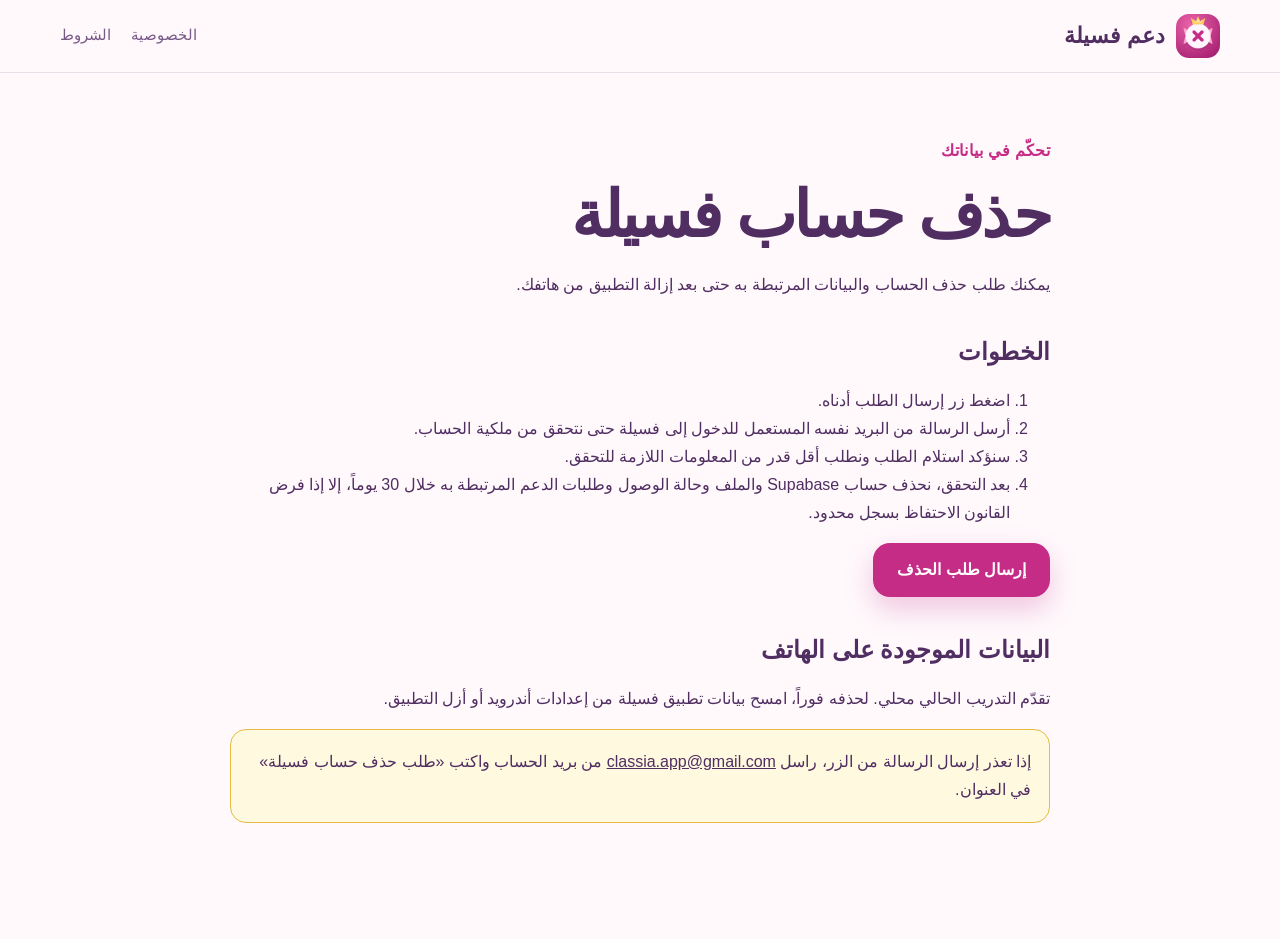
==== delete-account.html @ fc60e1e3 "Publish Facila support and policy pages" ====
<!doctype html>
<html lang="ar" dir="rtl"><head><meta charset="utf-8"><meta name="viewport" content="width=device-width,initial-scale=1"><title>حذف حساب فسيلة</title><link rel="stylesheet" href="styles.css"></head>
<body><nav class="site-nav"><div class="wrap nav-inner"><a class="brand" href="support.html"><img src="assets/icon.png" alt=""><span>دعم فسيلة</span></a><div class="nav-links"><a href="privacy.html">الخصوصية</a><a href="terms.html">الشروط</a></div></div></nav>
<main class="wrap legal"><p class="eyebrow">تحكّم في بياناتك</p><h1>حذف حساب فسيلة</h1><p>يمكنك طلب حذف الحساب والبيانات المرتبطة به حتى بعد إزالة التطبيق من هاتفك.</p>
<h2>الخطوات</h2><ol><li>اضغط زر إرسال الطلب أدناه.</li><li>أرسل الرسالة من البريد نفسه المستعمل للدخول إلى فسيلة حتى نتحقق من ملكية الحساب.</li><li>سنؤكد استلام الطلب ونطلب أقل قدر من المعلومات اللازمة للتحقق.</li><li>بعد التحقق، نحذف حساب Supabase والملف وحالة الوصول وطلبات الدعم المرتبطة به خلال 30 يوماً، إلا إذا فرض القانون الاحتفاظ بسجل محدود.</li></ol>
<p><a class="button primary" href="mailto:classia.app@gmail.com?subject=طلب%20حذف%20حساب%20فسيلة&amp;body=السلام%20عليكم،%20أطلب%20حذف%20حساب%20فسيلة%20والبيانات%20المرتبطة%20به.%20أرسل%20هذا%20الطلب%20من%20البريد%20المستعمل%20في%20التطبيق.">إرسال طلب الحذف</a></p>
<h2>البيانات الموجودة على الهاتف</h2><p>تقدّم التدريب الحالي محلي. لحذفه فوراً، امسح بيانات تطبيق فسيلة من إعدادات أندرويد أو أزل التطبيق.</p>
<p class="notice">إذا تعذر إرسال الرسالة من الزر، راسل <a href="mailto:classia.app@gmail.com">classia.app@gmail.com</a> من بريد الحساب واكتب «طلب حذف حساب فسيلة» في العنوان.</p>
</main></body></html>
---- styles.css ----
:root {
  --berry: #c52c86;
  --berry-dark: #78205d;
  --pink: #ffdcee;
  --mint: #71d8c0;
  --gold: #ffcd63;
  --purple: #7652c5;
  --ink: #502e62;
  --muted: #785a88;
  --paper: #fff9fc;
  --navy: #122b43;
  --cyan: #56d8ff;
  --line: rgba(80, 46, 98, .13);
  --shadow: 0 24px 60px rgba(94, 39, 92, .14);
}

* { box-sizing: border-box; }
html { scroll-behavior: smooth; }
body {
  margin: 0;
  color: var(--ink);
  background: var(--paper);
  font-family: Tahoma, "Noto Sans Arabic", Arial, sans-serif;
  line-height: 1.75;
}
a { color: inherit; }
img { display: block; max-width: 100%; }
.wrap { width: min(1160px, calc(100% - 40px)); margin-inline: auto; }

.site-nav {
  position: sticky;
  top: 0;
  z-index: 20;
  border-bottom: 1px solid var(--line);
  background: rgba(255, 249, 252, .9);
  backdrop-filter: blur(18px);
}
.nav-inner {
  min-height: 72px;
  display: flex;
  align-items: center;
  justify-content: space-between;
  gap: 24px;
}
.brand { display: inline-flex; align-items: center; gap: 11px; text-decoration: none; font-size: 1.35rem; font-weight: 900; }
.brand img { width: 44px; height: 44px; border-radius: 13px; }
.nav-links { display: flex; gap: 20px; color: var(--muted); font-size: .92rem; }
.nav-links a { text-decoration: none; }

.hero { padding: 48px 0 72px; overflow: hidden; }
.hero-grid { display: grid; grid-template-columns: .88fr 1.12fr; gap: 44px; align-items: center; }
.eyebrow { margin: 0 0 10px; color: var(--berry); font-weight: 900; letter-spacing: .02em; }
h1, h2, h3 { line-height: 1.25; }
h1 { margin: 0; max-width: 720px; font-size: clamp(2.5rem, 6vw, 5.6rem); letter-spacing: -.04em; }
.hero-copy { margin: 20px 0 0; max-width: 590px; color: var(--muted); font-size: clamp(1.03rem, 2vw, 1.27rem); }
.actions { display: flex; flex-wrap: wrap; gap: 12px; margin-top: 28px; }
.button {
  display: inline-flex;
  align-items: center;
  justify-content: center;
  min-height: 54px;
  padding: 0 24px;
  border-radius: 17px;
  text-decoration: none;
  font-weight: 900;
}
.button.primary { color: white; background: var(--berry); box-shadow: 0 12px 28px rgba(197, 44, 134, .25); }
.button.secondary { border: 1px solid var(--line); background: white; }
.microcopy { margin-top: 12px; color: var(--muted); font-size: .85rem; }
.hero-art { position: relative; }
.hero-art::before { content: ""; position: absolute; inset: -24px; z-index: -1; border-radius: 48px; background: linear-gradient(135deg, var(--pink), #dff9ff); transform: rotate(-2deg); }
.hero-art img { width: 100%; aspect-ratio: 16 / 9; object-fit: cover; border: 8px solid white; border-radius: 34px; box-shadow: var(--shadow); }

.trust-strip { border-block: 1px solid var(--line); background: white; }
.trust-grid { display: grid; grid-template-columns: repeat(4, 1fr); }
.trust-item { padding: 22px 18px; text-align: center; border-inline-start: 1px solid var(--line); }
.trust-item:first-child { border-inline-start: 0; }
.trust-item strong { display: block; color: var(--berry-dark); font-size: 1.05rem; }
.trust-item span { color: var(--muted); font-size: .84rem; }

section { padding: 88px 0; }
.section-head { max-width: 720px; margin: 0 auto 38px; text-align: center; }
.section-head h2 { margin: 0; font-size: clamp(2rem, 4vw, 3.3rem); }
.section-head p { color: var(--muted); }
.cards { display: grid; grid-template-columns: repeat(3, 1fr); gap: 18px; }
.card { padding: 28px; border: 1px solid var(--line); border-radius: 25px; background: white; box-shadow: 0 14px 36px rgba(80, 46, 98, .07); }
.card-icon { display: grid; place-items: center; width: 50px; height: 50px; border-radius: 16px; background: var(--pink); font-size: 1.55rem; }
.card h3 { margin: 16px 0 5px; }
.card p { margin: 0; color: var(--muted); }

.screens { background: linear-gradient(180deg, #f8f0ff, #edfaff); }
.phone-row { display: grid; grid-template-columns: repeat(3, minmax(0, 1fr)); gap: 26px; align-items: center; max-width: 960px; margin: auto; }
.phone { padding: 10px; border-radius: 34px; background: #18131e; box-shadow: var(--shadow); transform: rotate(-1.6deg); }
.phone:nth-child(2) { transform: translateY(-18px); }
.phone:nth-child(3) { transform: rotate(1.6deg); }
.phone img { width: 100%; border-radius: 25px; }

.price-box { display: grid; grid-template-columns: 1fr auto; gap: 32px; align-items: center; padding: 42px; border-radius: 32px; color: white; background: linear-gradient(135deg, var(--berry-dark), var(--purple)); box-shadow: var(--shadow); }
.price-box h2 { margin: 0; font-size: clamp(2rem, 4vw, 3.5rem); }
.price-box p { margin: 10px 0 0; color: #f2dff5; }
.price-tag { min-width: 190px; padding: 18px 24px; border-radius: 22px; color: var(--ink); background: var(--gold); text-align: center; }
.price-tag strong { display: block; font-size: 1.35rem; }
.price-tag span { font-size: .86rem; }

.faq { max-width: 800px; margin: auto; }
details { border-bottom: 1px solid var(--line); padding: 20px 4px; }
summary { cursor: pointer; font-weight: 900; }
details p { color: var(--muted); }

footer { padding: 42px 0; border-top: 1px solid var(--line); background: white; }
.footer-grid { display: flex; justify-content: space-between; gap: 24px; align-items: flex-start; }
.footer-links { display: flex; flex-wrap: wrap; gap: 16px; color: var(--muted); }
.footer-note { max-width: 600px; color: var(--muted); font-size: .84rem; }

.legal { max-width: 820px; margin: 0 auto; padding: 64px 0 100px; }
.legal h1 { font-size: clamp(2.2rem, 5vw, 4.2rem); }
.legal h2 { margin-top: 38px; }
.notice { padding: 18px; border: 1px solid #e7b946; border-radius: 16px; background: #fff9df; }
.ltr { direction: ltr; text-align: left; }

@media (max-width: 820px) {
  .nav-links { display: none; }
  .hero { padding-top: 28px; }
  .hero-grid { grid-template-columns: 1fr; }
  .hero-art { order: -1; }
  .trust-grid { grid-template-columns: repeat(2, 1fr); }
  .trust-item:nth-child(3) { border-inline-start: 0; border-top: 1px solid var(--line); }
  .trust-item:nth-child(4) { border-top: 1px solid var(--line); }
  .cards { grid-template-columns: 1fr; }
  .phone-row { gap: 10px; }
  .phone { padding: 5px; border-radius: 19px; }
  .phone img { border-radius: 14px; }
  .price-box { grid-template-columns: 1fr; }
  .price-tag { min-width: 0; }
  .footer-grid { flex-direction: column; }
}

@media (max-width: 520px) {
  .wrap { width: min(100% - 24px, 1160px); }
  .hero { padding-bottom: 48px; }
  .hero-art::before { inset: -8px; border-radius: 28px; }
  .hero-art img { border-width: 4px; border-radius: 22px; }
  section { padding: 64px 0; }
  .phone-row { overflow-x: auto; grid-template-columns: repeat(3, 230px); padding: 20px 10px 38px; justify-content: start; }
  .phone:nth-child(2) { transform: none; }
  .price-box { padding: 28px 22px; }
}
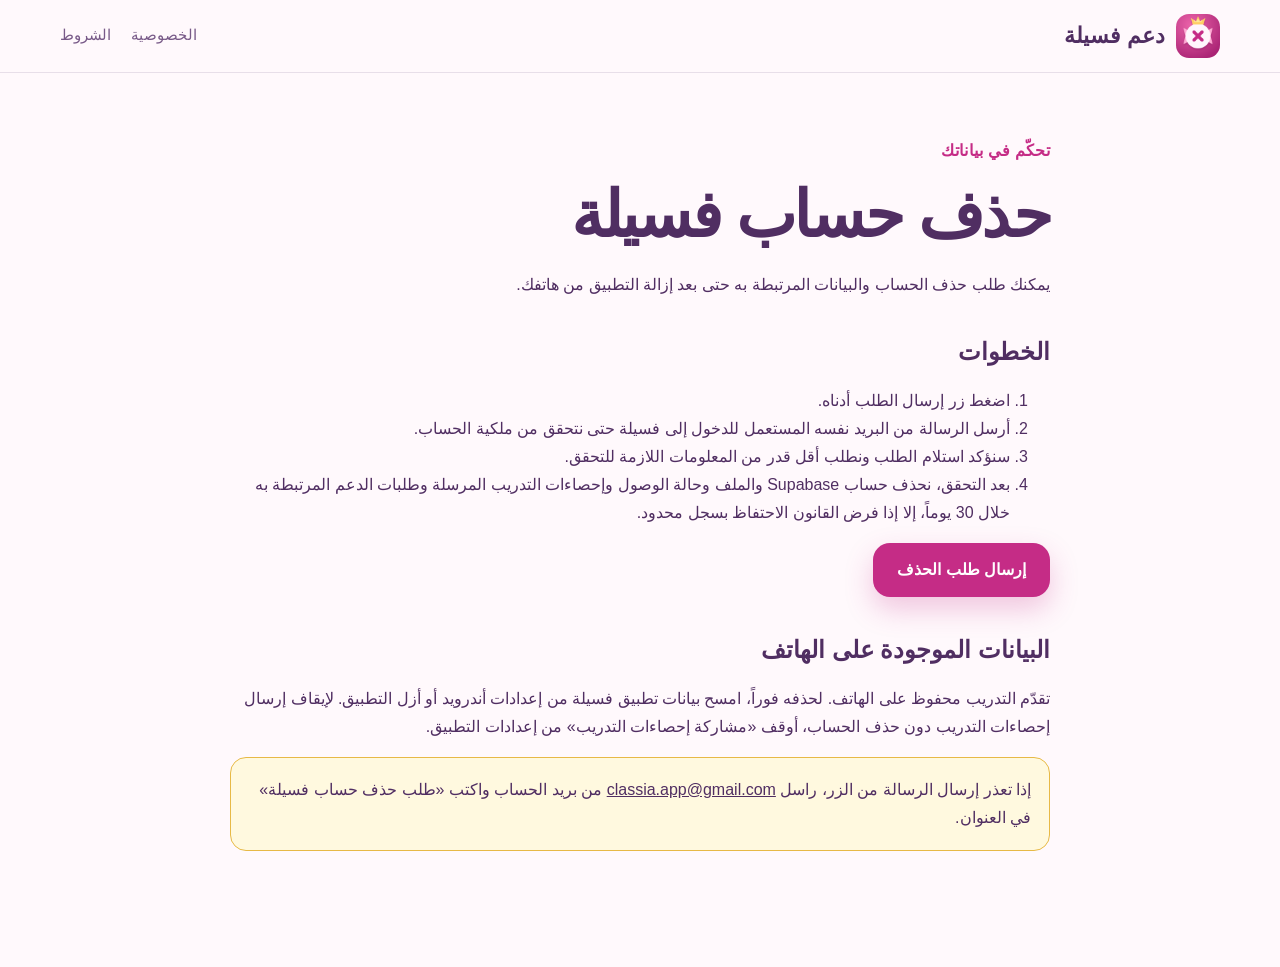
==== commit 1c5fb23e: "Privacy and deletion pages: training statistics and the optional reminder From Facila 1.1.0 the app " ====
--- a/delete-account.html
+++ b/delete-account.html
@@ -2,8 +2,8 @@
 <html lang="ar" dir="rtl"><head><meta charset="utf-8"><meta name="viewport" content="width=device-width,initial-scale=1"><title>حذف حساب فسيلة</title><link rel="stylesheet" href="styles.css"></head>
 <body><nav class="site-nav"><div class="wrap nav-inner"><a class="brand" href="support.html"><img src="assets/icon.png" alt=""><span>دعم فسيلة</span></a><div class="nav-links"><a href="privacy.html">الخصوصية</a><a href="terms.html">الشروط</a></div></div></nav>
 <main class="wrap legal"><p class="eyebrow">تحكّم في بياناتك</p><h1>حذف حساب فسيلة</h1><p>يمكنك طلب حذف الحساب والبيانات المرتبطة به حتى بعد إزالة التطبيق من هاتفك.</p>
-<h2>الخطوات</h2><ol><li>اضغط زر إرسال الطلب أدناه.</li><li>أرسل الرسالة من البريد نفسه المستعمل للدخول إلى فسيلة حتى نتحقق من ملكية الحساب.</li><li>سنؤكد استلام الطلب ونطلب أقل قدر من المعلومات اللازمة للتحقق.</li><li>بعد التحقق، نحذف حساب Supabase والملف وحالة الوصول وطلبات الدعم المرتبطة به خلال 30 يوماً، إلا إذا فرض القانون الاحتفاظ بسجل محدود.</li></ol>
+<h2>الخطوات</h2><ol><li>اضغط زر إرسال الطلب أدناه.</li><li>أرسل الرسالة من البريد نفسه المستعمل للدخول إلى فسيلة حتى نتحقق من ملكية الحساب.</li><li>سنؤكد استلام الطلب ونطلب أقل قدر من المعلومات اللازمة للتحقق.</li><li>بعد التحقق، نحذف حساب Supabase والملف وحالة الوصول وإحصاءات التدريب المرسلة وطلبات الدعم المرتبطة به خلال 30 يوماً، إلا إذا فرض القانون الاحتفاظ بسجل محدود.</li></ol>
 <p><a class="button primary" href="mailto:classia.app@gmail.com?subject=طلب%20حذف%20حساب%20فسيلة&amp;body=السلام%20عليكم،%20أطلب%20حذف%20حساب%20فسيلة%20والبيانات%20المرتبطة%20به.%20أرسل%20هذا%20الطلب%20من%20البريد%20المستعمل%20في%20التطبيق.">إرسال طلب الحذف</a></p>
-<h2>البيانات الموجودة على الهاتف</h2><p>تقدّم التدريب الحالي محلي. لحذفه فوراً، امسح بيانات تطبيق فسيلة من إعدادات أندرويد أو أزل التطبيق.</p>
+<h2>البيانات الموجودة على الهاتف</h2><p>تقدّم التدريب محفوظ على الهاتف. لحذفه فوراً، امسح بيانات تطبيق فسيلة من إعدادات أندرويد أو أزل التطبيق. لإيقاف إرسال إحصاءات التدريب دون حذف الحساب، أوقف «مشاركة إحصاءات التدريب» من إعدادات التطبيق.</p>
 <p class="notice">إذا تعذر إرسال الرسالة من الزر، راسل <a href="mailto:classia.app@gmail.com">classia.app@gmail.com</a> من بريد الحساب واكتب «طلب حذف حساب فسيلة» في العنوان.</p>
 </main></body></html>
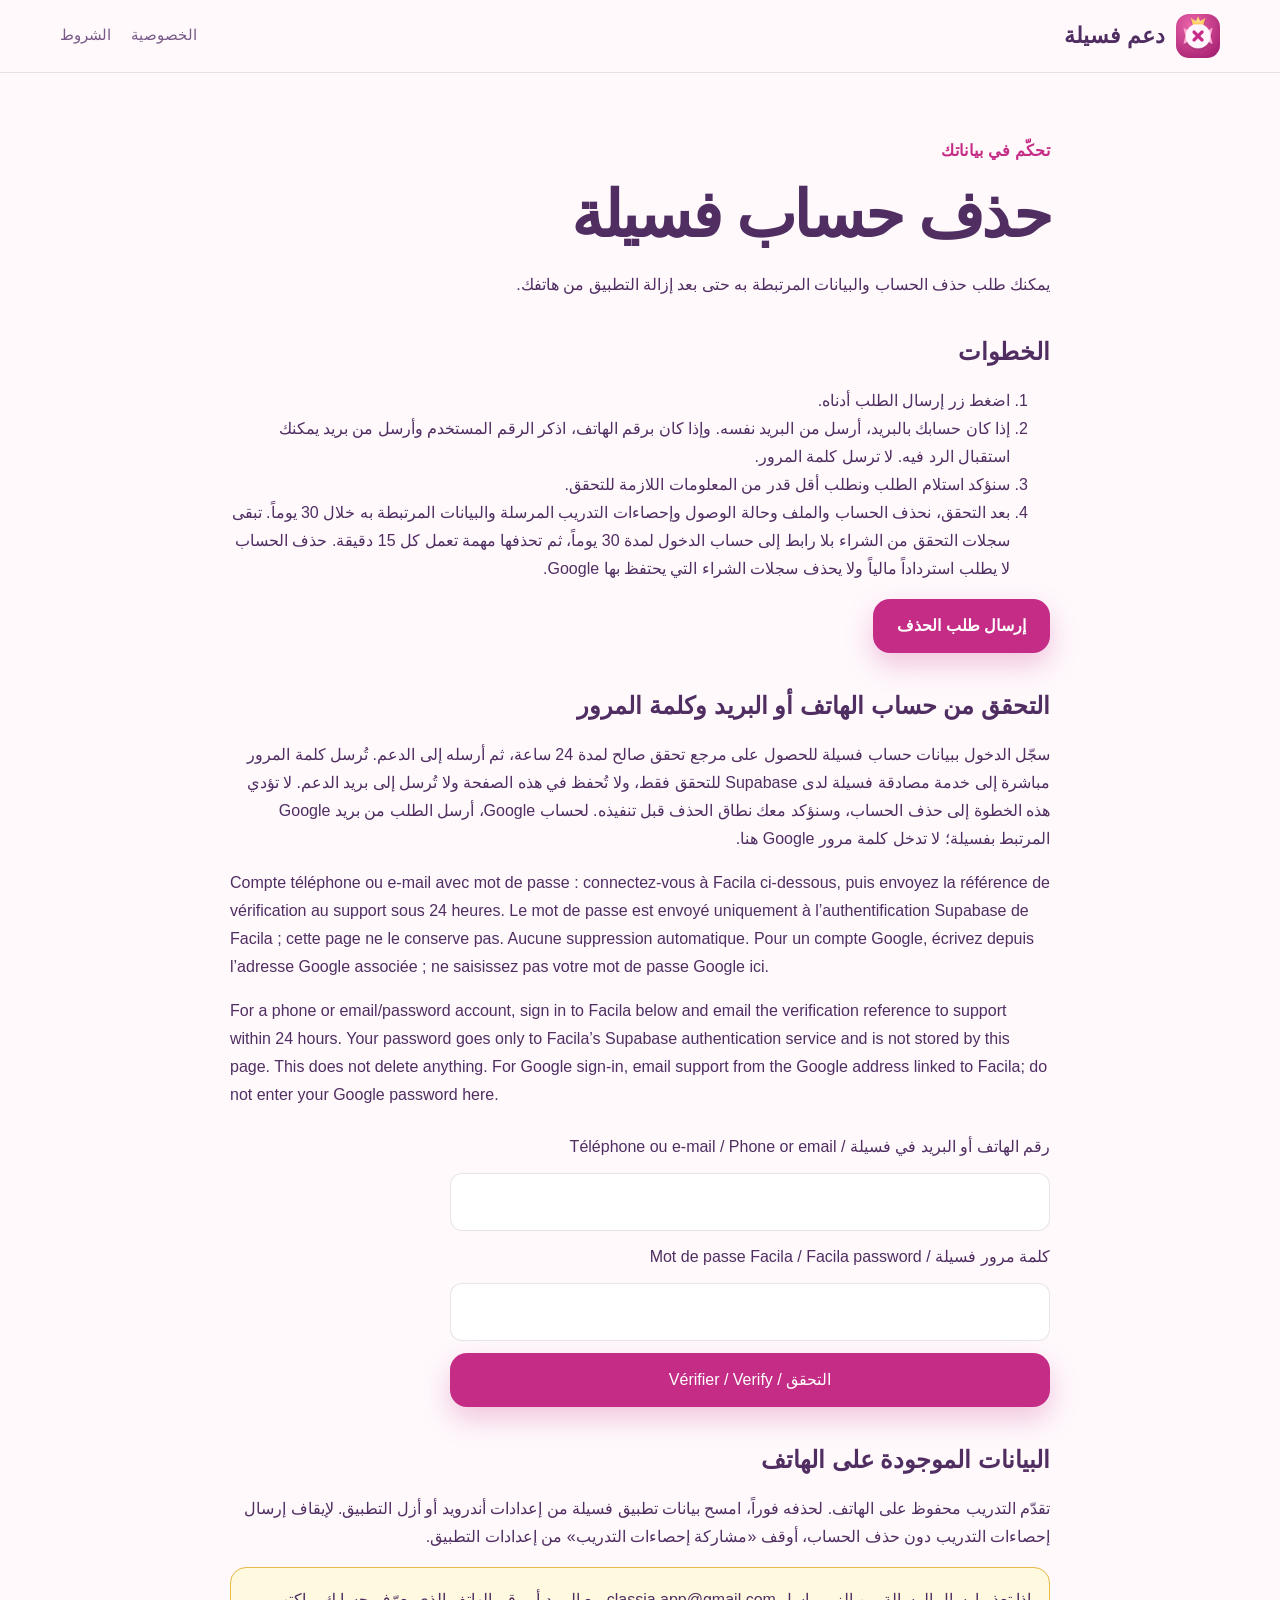
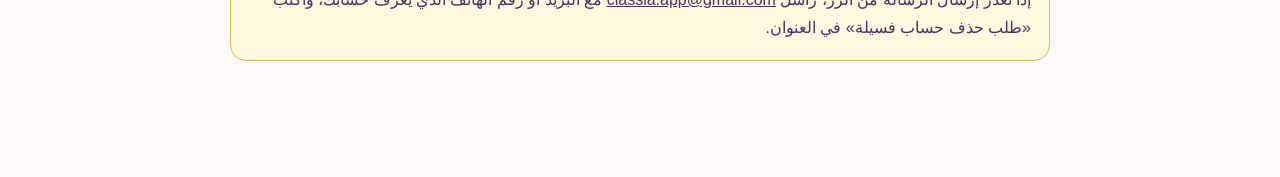
==== commit adb3fb16: "Clarify parent consent and local speech; provide verified deletion requests" ====
--- a/delete-account.html
+++ b/delete-account.html
@@ -1,9 +1,25 @@
 <!doctype html>
-<html lang="ar" dir="rtl"><head><meta charset="utf-8"><meta name="viewport" content="width=device-width,initial-scale=1"><title>حذف حساب فسيلة</title><link rel="stylesheet" href="styles.css"></head>
+<html lang="ar" dir="rtl"><head><meta charset="utf-8"><meta name="viewport" content="width=device-width,initial-scale=1"><meta name="theme-color" content="#4F46E5"><title>حذف حساب فسيلة</title><link rel="icon" type="image/png" href="assets/icon.png"><link rel="stylesheet" href="styles.css"></head>
 <body><nav class="site-nav"><div class="wrap nav-inner"><a class="brand" href="support.html"><img src="assets/icon.png" alt=""><span>دعم فسيلة</span></a><div class="nav-links"><a href="privacy.html">الخصوصية</a><a href="terms.html">الشروط</a></div></div></nav>
 <main class="wrap legal"><p class="eyebrow">تحكّم في بياناتك</p><h1>حذف حساب فسيلة</h1><p>يمكنك طلب حذف الحساب والبيانات المرتبطة به حتى بعد إزالة التطبيق من هاتفك.</p>
-<h2>الخطوات</h2><ol><li>اضغط زر إرسال الطلب أدناه.</li><li>أرسل الرسالة من البريد نفسه المستعمل للدخول إلى فسيلة حتى نتحقق من ملكية الحساب.</li><li>سنؤكد استلام الطلب ونطلب أقل قدر من المعلومات اللازمة للتحقق.</li><li>بعد التحقق، نحذف حساب Supabase والملف وحالة الوصول وإحصاءات التدريب المرسلة وطلبات الدعم المرتبطة به خلال 30 يوماً، إلا إذا فرض القانون الاحتفاظ بسجل محدود.</li></ol>
-<p><a class="button primary" href="mailto:classia.app@gmail.com?subject=طلب%20حذف%20حساب%20فسيلة&amp;body=السلام%20عليكم،%20أطلب%20حذف%20حساب%20فسيلة%20والبيانات%20المرتبطة%20به.%20أرسل%20هذا%20الطلب%20من%20البريد%20المستعمل%20في%20التطبيق.">إرسال طلب الحذف</a></p>
+<h2>الخطوات</h2><ol><li>اضغط زر إرسال الطلب أدناه.</li><li>إذا كان حسابك بالبريد، أرسل من البريد نفسه. وإذا كان برقم الهاتف، اذكر الرقم المستخدم وأرسل من بريد يمكنك استقبال الرد فيه. لا ترسل كلمة المرور.</li><li>سنؤكد استلام الطلب ونطلب أقل قدر من المعلومات اللازمة للتحقق.</li><li>بعد التحقق، نحذف الحساب والملف وحالة الوصول وإحصاءات التدريب المرسلة والبيانات المرتبطة به خلال 30 يوماً. تبقى سجلات التحقق من الشراء بلا رابط إلى حساب الدخول لمدة 30 يوماً، ثم تحذفها مهمة تعمل كل 15 دقيقة. حذف الحساب لا يطلب استرداداً مالياً ولا يحذف سجلات الشراء التي يحتفظ بها Google.</li></ol>
+<p><a class="button primary" href="mailto:classia.app@gmail.com?subject=طلب%20حذف%20حساب%20فسيلة&amp;body=السلام%20عليكم،%20أطلب%20حذف%20حساب%20فسيلة%20والبيانات%20المرتبطة%20به.%20يرجى%20إرشادي%20للتحقق%20من%20ملكية%20الحساب.">إرسال طلب الحذف</a></p>
+<h2>التحقق من حساب الهاتف أو البريد وكلمة المرور</h2>
+<p>سجّل الدخول ببيانات حساب فسيلة للحصول على مرجع تحقق صالح لمدة 24 ساعة، ثم أرسله إلى الدعم. تُرسل كلمة المرور مباشرة إلى خدمة مصادقة فسيلة لدى Supabase للتحقق فقط، ولا تُحفظ في هذه الصفحة ولا تُرسل إلى بريد الدعم. لا تؤدي هذه الخطوة إلى حذف الحساب، وسنؤكد معك نطاق الحذف قبل تنفيذه. لحساب Google، أرسل الطلب من بريد Google المرتبط بفسيلة؛ لا تدخل كلمة مرور Google هنا.</p>
+<p lang="fr" dir="ltr">Compte téléphone ou e-mail avec mot de passe : connectez-vous à Facila ci-dessous, puis envoyez la référence de vérification au support sous 24 heures. Le mot de passe est envoyé uniquement à l’authentification Supabase de Facila ; cette page ne le conserve pas. Aucune suppression automatique. Pour un compte Google, écrivez depuis l’adresse Google associée ; ne saisissez pas votre mot de passe Google ici.</p>
+<p lang="en" dir="ltr">For a phone or email/password account, sign in to Facila below and email the verification reference to support within 24 hours. Your password goes only to Facila’s Supabase authentication service and is not stored by this page. This does not delete anything. For Google sign-in, email support from the Google address linked to Facila; do not enter your Google password here.</p>
+<form id="verify-deletion" class="deletion-form">
+<label for="deletion-identity">رقم الهاتف أو البريد في فسيلة / Téléphone ou e-mail / Phone or email</label>
+<input id="deletion-identity" name="identity" type="text" dir="ltr" autocomplete="username" required maxlength="254">
+<label for="deletion-password">كلمة مرور فسيلة / Mot de passe Facila / Facila password</label>
+<input id="deletion-password" name="password" type="password" dir="ltr" autocomplete="off" required maxlength="512">
+<button class="button primary" type="submit">التحقق / Vérifier / Verify</button>
+</form>
+<p id="verification-status" role="status" aria-live="polite"></p>
+<div id="verified-request" hidden><p>مرجع التحقق / Référence / Reference: <bdi id="request-reference"></bdi></p>
+<p><a id="send-verified-request" class="button primary">إرسال المرجع إلى الدعم / Envoyer / Send</a></p>
+<p>إذا لم يفتح البريد، انسخ المرجع وأرسله إلى classia.app@gmail.com. / Si le lien ne fonctionne pas, copiez la référence dans un e-mail au support. / If the link does not open, copy the reference into an email to support.</p></div>
+<noscript><p>للتحقق من حساب الهاتف، فعّل JavaScript أو تواصل مع الدعم. / Activez JavaScript ou contactez le support. / Enable JavaScript or contact support.</p></noscript>
 <h2>البيانات الموجودة على الهاتف</h2><p>تقدّم التدريب محفوظ على الهاتف. لحذفه فوراً، امسح بيانات تطبيق فسيلة من إعدادات أندرويد أو أزل التطبيق. لإيقاف إرسال إحصاءات التدريب دون حذف الحساب، أوقف «مشاركة إحصاءات التدريب» من إعدادات التطبيق.</p>
-<p class="notice">إذا تعذر إرسال الرسالة من الزر، راسل <a href="mailto:classia.app@gmail.com">classia.app@gmail.com</a> من بريد الحساب واكتب «طلب حذف حساب فسيلة» في العنوان.</p>
-</main></body></html>
+<p class="notice">إذا تعذر إرسال الرسالة من الزر، راسل <a href="mailto:classia.app@gmail.com">classia.app@gmail.com</a> مع البريد أو رقم الهاتف الذي يعرّف حسابك، واكتب «طلب حذف حساب فسيلة» في العنوان.</p>
+</main><script type="module" src="deletion-verification.js"></script></body></html>
--- a/styles.css
+++ b/styles.css
@@ -15,6 +15,11 @@
 }
 
 * { box-sizing: border-box; }
+.deletion-form { display: grid; gap: 12px; max-width: 600px; margin-block: 24px; }
+.deletion-form input { width: 100%; padding: 14px; font: inherit; border: 1px solid var(--line); border-radius: 12px; background: white; color: var(--ink); }
+.deletion-form button { border: 0; font: inherit; cursor: pointer; }
+.deletion-form button:disabled { opacity: .6; cursor: wait; }
+#request-reference { overflow-wrap: anywhere; }
 html { scroll-behavior: smooth; }
 body {
   margin: 0;
